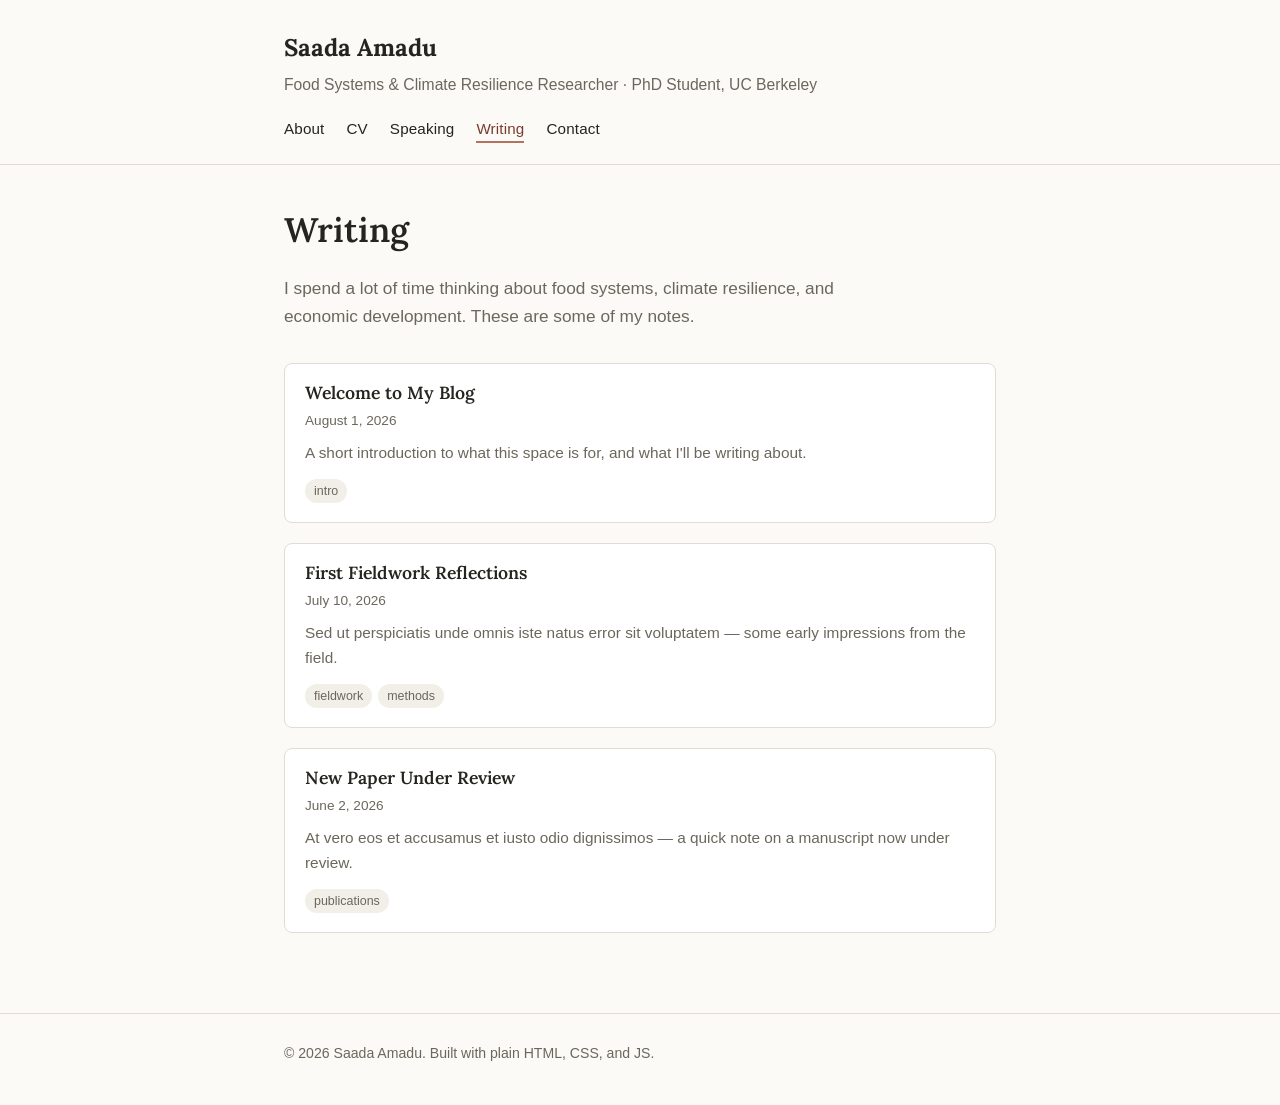
==== blog.html @ 654153a3 "Reframe site for think tank/consulting/impact audiences, not just academia Lead with practitioner fr" ====
<!DOCTYPE html>
<html lang="en">
<head>
  <meta charset="UTF-8">
  <meta name="viewport" content="width=device-width, initial-scale=1.0">
  <title>Writing — Saada Amadu</title>
  <link rel="stylesheet" href="css/style.css">
  <link rel="preconnect" href="https://fonts.googleapis.com">
  <link href="https://fonts.googleapis.com/css2?family=Lora:wght@500;600;700&display=swap" rel="stylesheet">
</head>
<body>

  <header class="site-header">
    <div class="header-inner">
      <p class="site-title"><a href="index.html">Saada Amadu</a></p>
      <p class="site-tagline">Food Systems &amp; Climate Resilience Researcher &middot; PhD Student, UC Berkeley</p>
      <nav class="site-nav">
        <ul>
          <li><a href="index.html">About</a></li>
          <li><a href="cv.html">CV</a></li>
          <li><a href="speaking.html">Speaking</a></li>
          <li><a href="blog.html">Writing</a></li>
          <li><a href="contact.html">Contact</a></li>
        </ul>
      </nav>
    </div>
  </header>

  <main>
    <div class="wrap">
      <h1>Writing</h1>
      <p class="lede">I spend a lot of time thinking about food systems, climate resilience, and economic development. These are some of my notes.</p>

      <div class="card-list" id="post-list" style="margin-top:32px;">
        <p class="empty-state">Loading…</p>
      </div>
    </div>
  </main>

  <footer class="site-footer">
    <div class="wrap">&copy; 2026 Saada Amadu. Built with plain HTML, CSS, and JS.</div>
  </footer>

  <script src="js/nav.js"></script>
  <script src="js/markdown.js"></script>
  <script src="posts/manifest.js"></script>
  <script src="js/blog-list.js"></script>
</body>
</html>
---- css/style.css ----
/* ============================================================
   Academic site stylesheet.
   Palette and type are set once here as CSS variables — change
   the values in :root to re-theme the whole site.
   ============================================================ */

:root {
  --color-bg: #fbfaf7;
  --color-bg-alt: #f2efe9;
  --color-text: #26241f;
  --color-text-muted: #6b675c;
  --color-accent: #7a3b2e;      /* brick/maroon accent */
  --color-accent-light: #b5735f;
  --color-border: #e2ddd2;
  --font-serif: "Lora", Georgia, "Times New Roman", serif;
  --font-sans: -apple-system, BlinkMacSystemFont, "Segoe UI", Helvetica, Arial, sans-serif;
  --max-width: 760px;
}

* { box-sizing: border-box; }

html { scroll-behavior: smooth; }

body {
  margin: 0;
  background: var(--color-bg);
  color: var(--color-text);
  font-family: var(--font-sans);
  font-size: 17px;
  line-height: 1.65;
  -webkit-font-smoothing: antialiased;
}

h1, h2, h3, h4 {
  font-family: var(--font-serif);
  font-weight: 600;
  line-height: 1.25;
  color: var(--color-text);
}

a {
  color: var(--color-accent);
  text-decoration: none;
}
a:hover { text-decoration: underline; }

.wrap {
  max-width: var(--max-width);
  margin: 0 auto;
  padding: 0 24px;
}

/* ---------- Header / nav ---------- */

header.site-header {
  border-bottom: 1px solid var(--color-border);
  background: var(--color-bg);
}

.header-inner {
  max-width: var(--max-width);
  margin: 0 auto;
  padding: 28px 24px 20px;
}

.site-title {
  font-family: var(--font-serif);
  font-size: 1.5rem;
  font-weight: 700;
  margin: 0;
  color: var(--color-text);
}

.site-title a { color: inherit; }
.site-title a:hover { text-decoration: none; }

.site-tagline {
  margin: 4px 0 18px;
  color: var(--color-text-muted);
  font-size: 0.98rem;
}

nav.site-nav ul {
  list-style: none;
  display: flex;
  flex-wrap: wrap;
  gap: 22px;
  margin: 0;
  padding: 0;
}

nav.site-nav a {
  color: var(--color-text);
  font-size: 0.95rem;
  font-weight: 500;
  letter-spacing: 0.01em;
  padding-bottom: 4px;
  border-bottom: 2px solid transparent;
}

nav.site-nav a:hover,
nav.site-nav a.active {
  color: var(--color-accent);
  text-decoration: none;
  border-bottom-color: var(--color-accent-light);
}

/* ---------- Main content ---------- */

main {
  padding: 44px 0 80px;
  min-height: 60vh;
}

main .wrap > h1:first-child {
  margin-top: 0;
}

.lede {
  font-size: 1.08rem;
  color: var(--color-text-muted);
  max-width: 60ch;
}

/* ---------- Home / bio ---------- */

.bio-header {
  display: flex;
  gap: 28px;
  align-items: center;
  margin-bottom: 32px;
}

.bio-photo {
  width: 128px;
  height: 128px;
  border-radius: 50%;
  object-fit: cover;
  border: 1px solid var(--color-border);
  flex-shrink: 0;
  background: var(--color-bg-alt);
}

.bio-header h1 {
  margin: 0 0 6px;
  font-size: 1.9rem;
}

.bio-role {
  color: var(--color-text-muted);
  margin: 0 0 10px;
}

.bio-links {
  display: flex;
  flex-wrap: wrap;
  gap: 14px;
  font-size: 0.92rem;
  margin-bottom: 12px;
}

.focus-tags {
  display: flex;
  flex-wrap: wrap;
  gap: 8px;
}

.bio-body p { margin: 0 0 18px; }

.home-section {
  margin-top: 48px;
  padding-top: 32px;
  border-top: 1px solid var(--color-border);
}

.home-section h2 {
  font-size: 1.3rem;
  margin-bottom: 16px;
}

.section-link {
  font-size: 0.92rem;
  font-weight: 500;
}

/* ---------- Cards (blog list, speaking list) ---------- */

.card-list {
  display: flex;
  flex-direction: column;
  gap: 20px;
}

.card {
  padding: 18px 20px;
  background: #fff;
  border: 1px solid var(--color-border);
  border-radius: 8px;
  transition: border-color 0.15s ease;
}

.card:hover { border-color: var(--color-accent-light); }

.card h3 {
  margin: 0 0 6px;
  font-size: 1.1rem;
}

.card h3 a { color: var(--color-text); }
.card h3 a:hover { color: var(--color-accent); }

.card-meta {
  font-size: 0.85rem;
  color: var(--color-text-muted);
  margin-bottom: 8px;
}

.card-meta .dot { margin: 0 6px; }

.card p.excerpt {
  margin: 0;
  color: var(--color-text-muted);
  font-size: 0.96rem;
}

.tag {
  display: inline-block;
  background: var(--color-bg-alt);
  color: var(--color-text-muted);
  font-size: 0.78rem;
  padding: 2px 9px;
  border-radius: 999px;
  margin-right: 6px;
}

/* ---------- Blog post page ---------- */

.post-header { margin-bottom: 8px; }
.post-title { margin-bottom: 6px; font-size: 2rem; }
.post-meta {
  color: var(--color-text-muted);
  font-size: 0.9rem;
  margin-bottom: 32px;
}

.post-body h2 { margin-top: 36px; font-size: 1.4rem; }
.post-body h3 { margin-top: 28px; font-size: 1.15rem; }
.post-body p { margin: 0 0 18px; }
.post-body ul, .post-body ol { margin: 0 0 18px; padding-left: 24px; }
.post-body li { margin-bottom: 6px; }
.post-body blockquote {
  margin: 24px 0;
  padding: 4px 20px;
  border-left: 3px solid var(--color-accent-light);
  color: var(--color-text-muted);
  font-style: italic;
}
.post-body code {
  background: var(--color-bg-alt);
  padding: 2px 6px;
  border-radius: 4px;
  font-size: 0.9em;
}
.post-body img { max-width: 100%; border-radius: 6px; }
.post-body a { text-decoration: underline; }

.back-link { display: inline-block; margin-top: 40px; }

/* ---------- CV page ---------- */

.cv-actions { margin: 20px 0 32px; }

.btn {
  display: inline-block;
  background: var(--color-accent);
  color: #fff;
  padding: 10px 20px;
  border-radius: 6px;
  font-weight: 600;
  font-size: 0.95rem;
}
.btn:hover { background: var(--color-accent-light); text-decoration: none; }

.cv-embed {
  width: 100%;
  height: 900px;
  border: 1px solid var(--color-border);
  border-radius: 8px;
  margin-top: 12px;
}

/* ---------- Contact page ---------- */

.contact-list {
  list-style: none;
  padding: 0;
  margin: 24px 0;
}
.contact-list li {
  padding: 12px 0;
  border-bottom: 1px solid var(--color-border);
  display: flex;
  gap: 10px;
}
.contact-list .label {
  color: var(--color-text-muted);
  min-width: 90px;
  flex-shrink: 0;
}

/* ---------- Footer ---------- */

footer.site-footer {
  border-top: 1px solid var(--color-border);
  padding: 28px 0 40px;
  color: var(--color-text-muted);
  font-size: 0.88rem;
}

/* ---------- Misc ---------- */

.empty-state {
  color: var(--color-text-muted);
  font-style: italic;
  padding: 20px 0;
}

@media (max-width: 560px) {
  .bio-header { flex-direction: column; align-items: flex-start; }
  .bio-photo { width: 96px; height: 96px; }
}
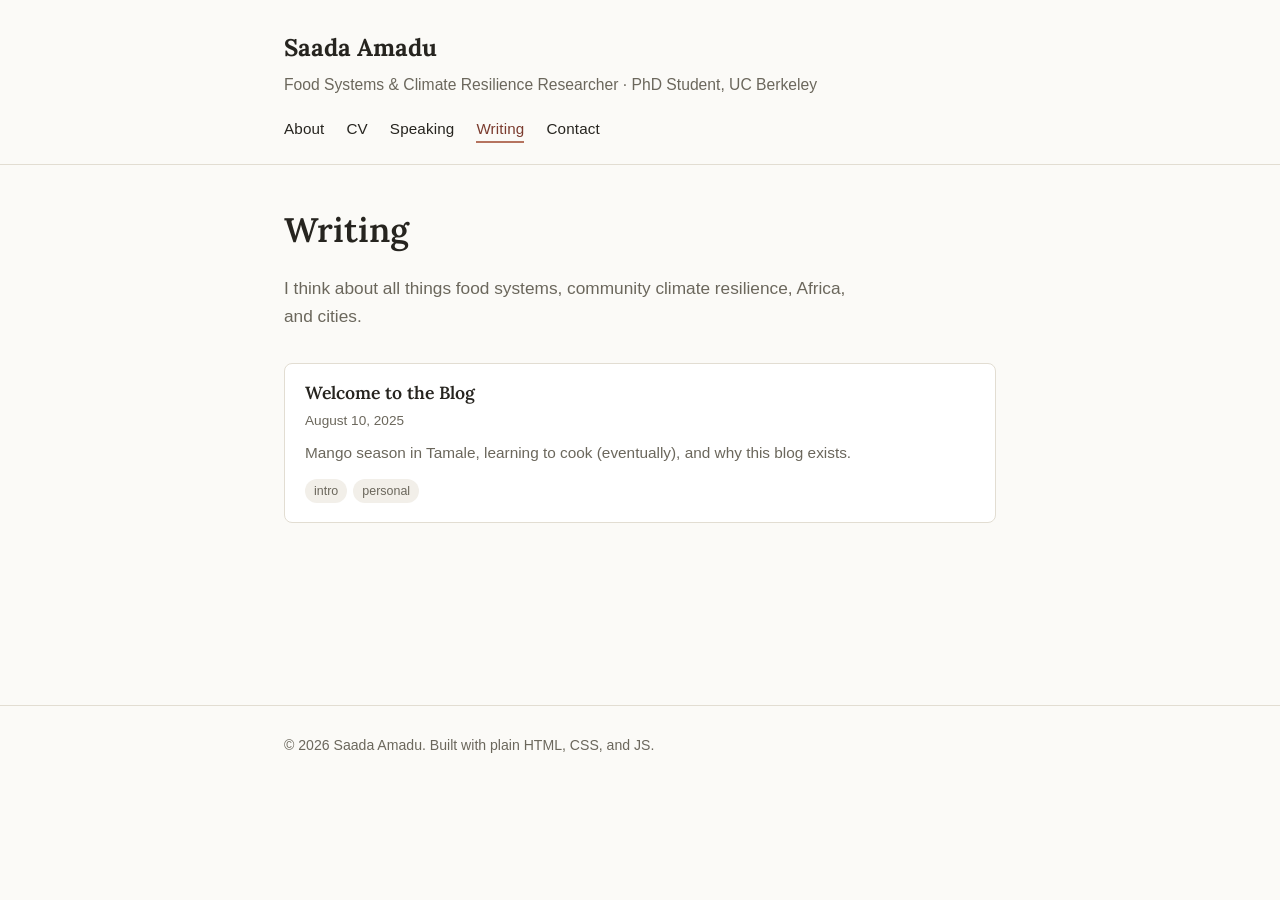
==== commit 88704f5b: "Add real first blog post and update Writing page tagline Replace lorem-ipsum placeholder posts with " ====
--- a/blog.html
+++ b/blog.html
@@ -29,7 +29,7 @@
   <main>
     <div class="wrap">
       <h1>Writing</h1>
-      <p class="lede">I spend a lot of time thinking about food systems, climate resilience, and economic development. These are some of my notes.</p>
+      <p class="lede">I think about all things food systems, community climate resilience, Africa, and cities.</p>
 
       <div class="card-list" id="post-list" style="margin-top:32px;">
         <p class="empty-state">Loading…</p>
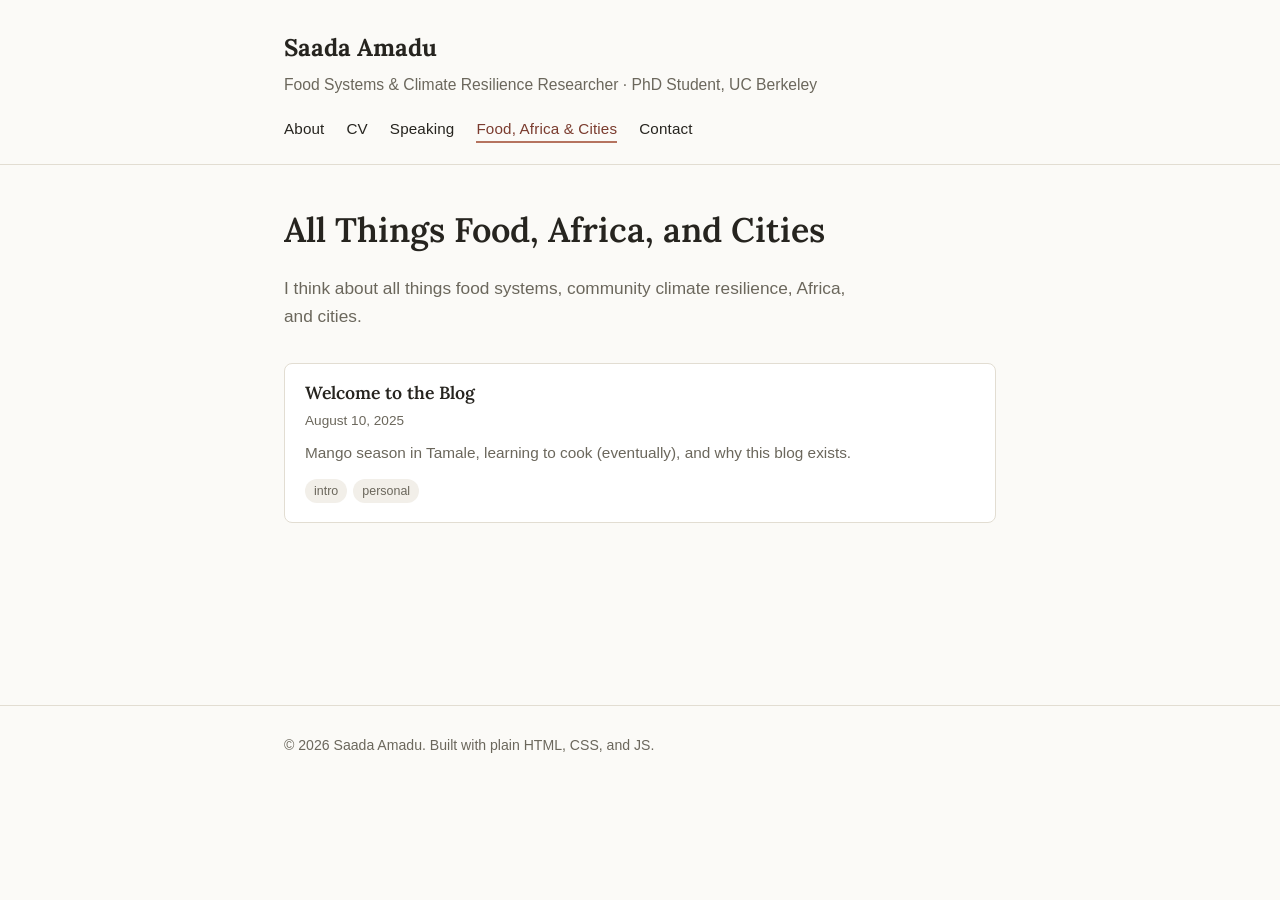
==== commit 0edc1c74: "Rename blog section to All Things Food, Africa, and Cities Nav label shortened to Food, Africa & Cit" ====
--- a/blog.html
+++ b/blog.html
@@ -3,7 +3,7 @@
 <head>
   <meta charset="UTF-8">
   <meta name="viewport" content="width=device-width, initial-scale=1.0">
-  <title>Writing — Saada Amadu</title>
+  <title>All Things Food, Africa, and Cities — Saada Amadu</title>
   <link rel="stylesheet" href="css/style.css">
   <link rel="preconnect" href="https://fonts.googleapis.com">
   <link href="https://fonts.googleapis.com/css2?family=Lora:wght@500;600;700&display=swap" rel="stylesheet">
@@ -19,7 +19,7 @@
           <li><a href="index.html">About</a></li>
           <li><a href="cv.html">CV</a></li>
           <li><a href="speaking.html">Speaking</a></li>
-          <li><a href="blog.html">Writing</a></li>
+          <li><a href="blog.html">Food, Africa & Cities</a></li>
           <li><a href="contact.html">Contact</a></li>
         </ul>
       </nav>
@@ -28,7 +28,7 @@
 
   <main>
     <div class="wrap">
-      <h1>Writing</h1>
+      <h1>All Things Food, Africa, and Cities</h1>
       <p class="lede">I think about all things food systems, community climate resilience, Africa, and cities.</p>
 
       <div class="card-list" id="post-list" style="margin-top:32px;">
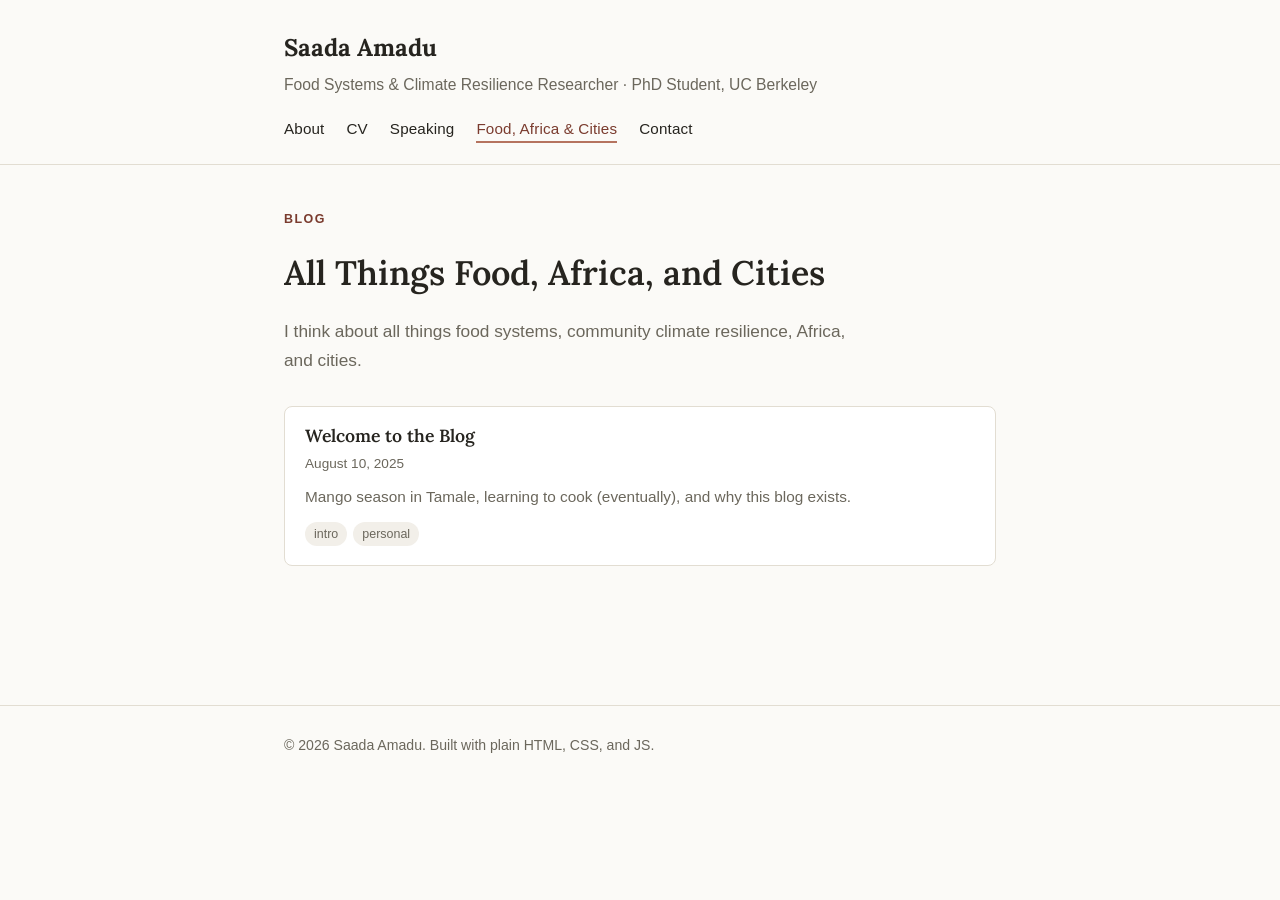
==== commit 8172f84e: "Add small Blog eyebrow label above the section name Keeps the creative name front and center while s" ====
--- a/blog.html
+++ b/blog.html
@@ -28,6 +28,7 @@
 
   <main>
     <div class="wrap">
+      <span class="kicker">Blog</span>
       <h1>All Things Food, Africa, and Cities</h1>
       <p class="lede">I think about all things food systems, community climate resilience, Africa, and cities.</p>
 
--- a/css/style.css
+++ b/css/style.css
@@ -122,6 +122,17 @@
   max-width: 60ch;
 }
 
+.kicker {
+  display: block;
+  font-family: var(--font-sans);
+  font-size: 0.78rem;
+  font-weight: 700;
+  letter-spacing: 0.12em;
+  text-transform: uppercase;
+  color: var(--color-accent);
+  margin-bottom: 6px;
+}
+
 /* ---------- Home / bio ---------- */
 
 .bio-header {
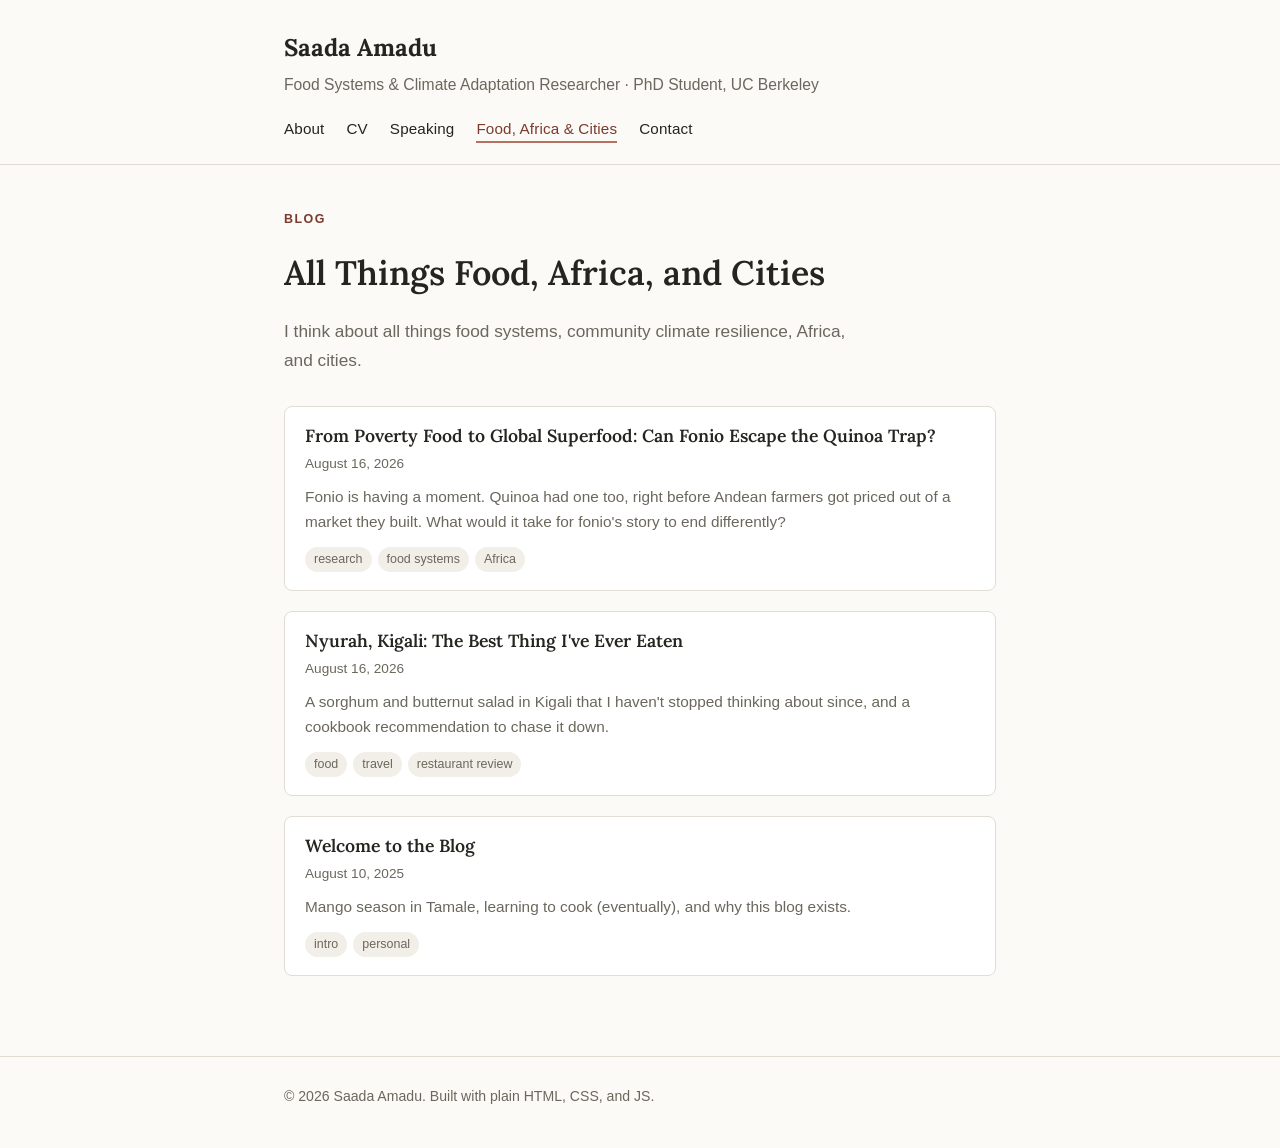
==== commit a494b696: "Change self-description from Climate Resilience to Climate Adaptation Applies to the site tagline, p" ====
--- a/blog.html
+++ b/blog.html
@@ -13,7 +13,7 @@
   <header class="site-header">
     <div class="header-inner">
       <p class="site-title"><a href="index.html">Saada Amadu</a></p>
-      <p class="site-tagline">Food Systems &amp; Climate Resilience Researcher &middot; PhD Student, UC Berkeley</p>
+      <p class="site-tagline">Food Systems &amp; Climate Adaptation Researcher &middot; PhD Student, UC Berkeley</p>
       <nav class="site-nav">
         <ul>
           <li><a href="index.html">About</a></li>
--- a/css/style.css
+++ b/css/style.css
@@ -135,6 +135,20 @@
 
 /* ---------- Home / bio ---------- */
 
+.hero-banner {
+  width: 100%;
+  height: 320px;
+  object-fit: cover;
+  border-radius: 10px;
+  margin-top: 8px;
+  margin-bottom: 36px;
+  display: block;
+}
+
+@media (max-width: 560px) {
+  .hero-banner { height: 200px; }
+}
+
 .bio-header {
   display: flex;
   gap: 28px;
@@ -177,6 +191,29 @@
 }
 
 .bio-body p { margin: 0 0 18px; }
+
+.bio-inline-photo {
+  float: right;
+  width: 260px;
+  border-radius: 8px;
+  margin: 4px 0 16px 24px;
+}
+
+.bio-inline-photo + p::after,
+.bio-body::after {
+  content: "";
+  display: table;
+  clear: both;
+}
+
+@media (max-width: 640px) {
+  .bio-inline-photo {
+    float: none;
+    width: 100%;
+    max-width: 320px;
+    margin: 0 auto 20px;
+  }
+}
 
 .home-section {
   margin-top: 48px;
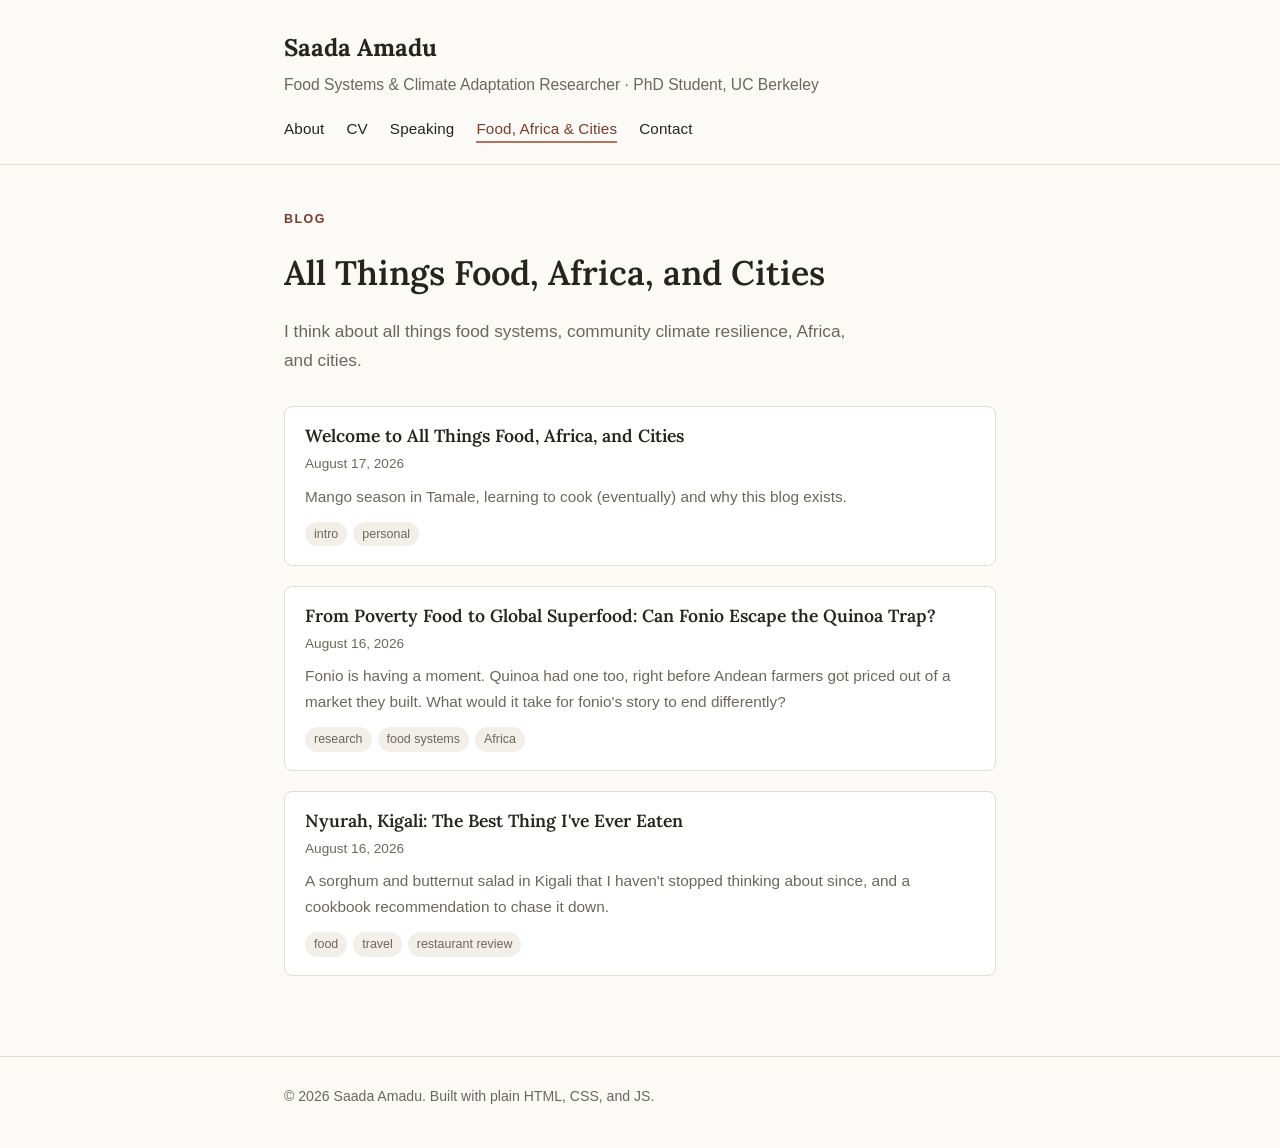
==== commit de97b234: "Add Google Analytics (GA4) tracking to all pages Measurement ID G-X785Q6F5KE." ====
--- a/blog.html
+++ b/blog.html
@@ -3,6 +3,14 @@
 <head>
   <meta charset="UTF-8">
   <meta name="viewport" content="width=device-width, initial-scale=1.0">
+  <!-- Google tag (gtag.js) -->
+  <script async src="https://www.googletagmanager.com/gtag/js?id=G-X785Q6F5KE"></script>
+  <script>
+    window.dataLayer = window.dataLayer || [];
+    function gtag(){dataLayer.push(arguments);}
+    gtag('js', new Date());
+    gtag('config', 'G-X785Q6F5KE');
+  </script>
   <title>All Things Food, Africa, and Cities — Saada Amadu</title>
   <link rel="stylesheet" href="css/style.css">
   <link rel="preconnect" href="https://fonts.googleapis.com">
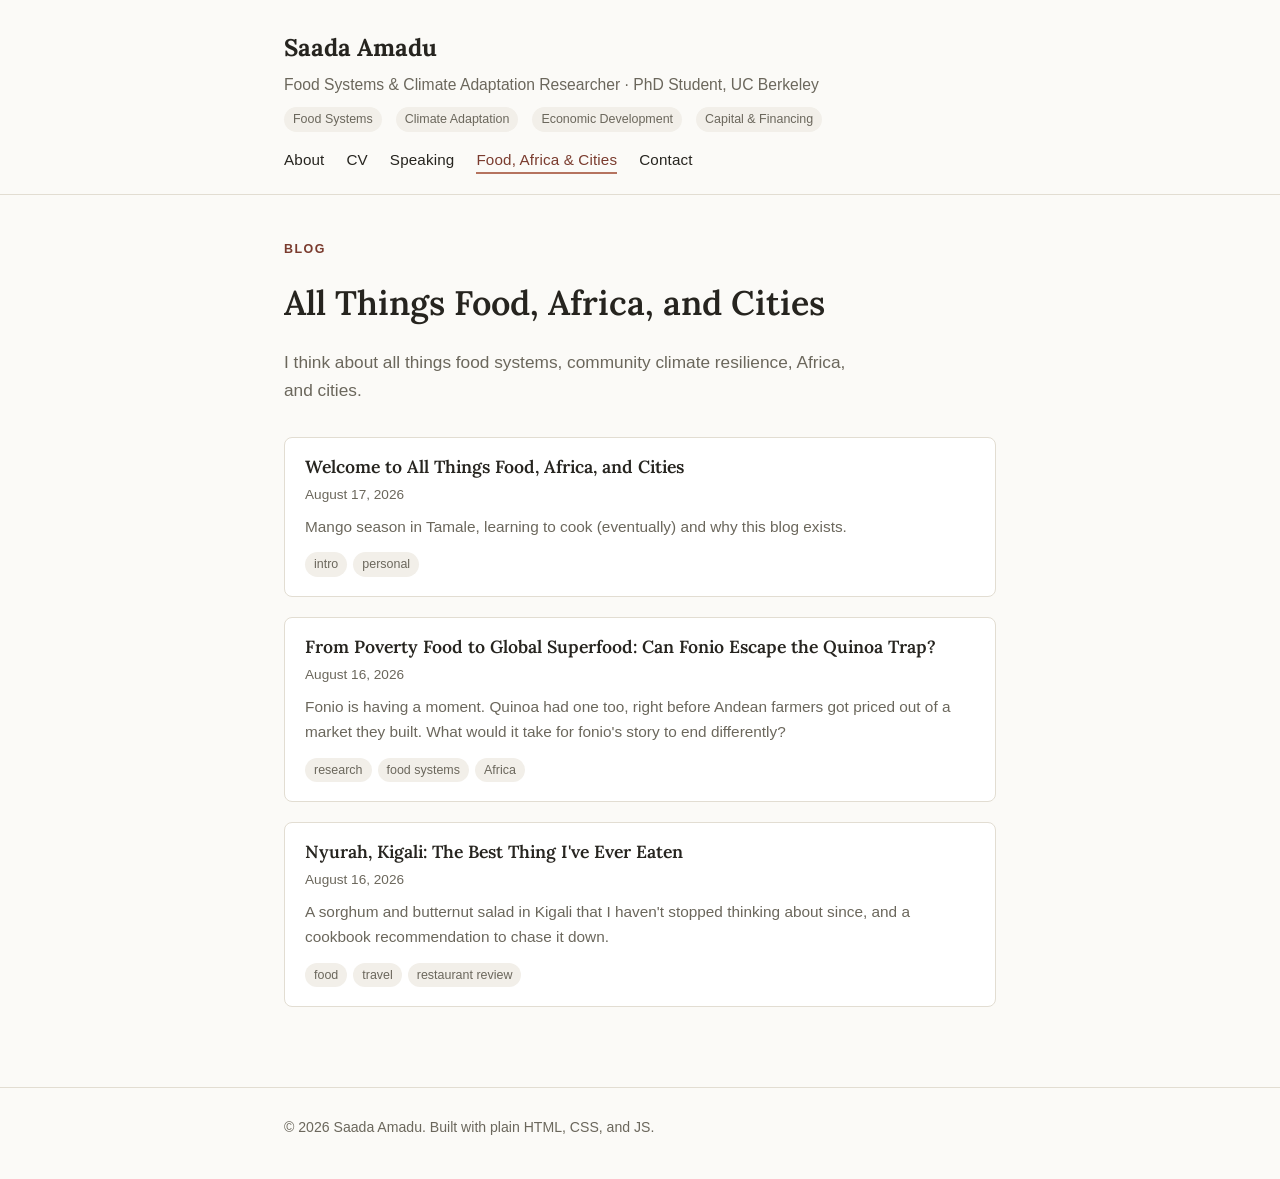
==== commit 58356ff9: "Move focus tags into the persistent header; declutter About page The 4 focus-area tags now live in t" ====
--- a/blog.html
+++ b/blog.html
@@ -22,6 +22,12 @@
     <div class="header-inner">
       <p class="site-title"><a href="index.html">Saada Amadu</a></p>
       <p class="site-tagline">Food Systems &amp; Climate Adaptation Researcher &middot; PhD Student, UC Berkeley</p>
+      <div class="focus-tags">
+        <span class="tag">Food Systems</span>
+        <span class="tag">Climate Adaptation</span>
+        <span class="tag">Economic Development</span>
+        <span class="tag">Capital &amp; Financing</span>
+      </div>
       <nav class="site-nav">
         <ul>
           <li><a href="index.html">About</a></li>
--- a/css/style.css
+++ b/css/style.css
@@ -75,7 +75,7 @@
 .site-title a:hover { text-decoration: none; }
 
 .site-tagline {
-  margin: 4px 0 18px;
+  margin: 4px 0 10px;
   color: var(--color-text-muted);
   font-size: 0.98rem;
 }
@@ -149,33 +149,6 @@
   .hero-banner { height: 200px; }
 }
 
-.bio-header {
-  display: flex;
-  gap: 28px;
-  align-items: center;
-  margin-bottom: 32px;
-}
-
-.bio-photo {
-  width: 128px;
-  height: 128px;
-  border-radius: 50%;
-  object-fit: cover;
-  border: 1px solid var(--color-border);
-  flex-shrink: 0;
-  background: var(--color-bg-alt);
-}
-
-.bio-header h1 {
-  margin: 0 0 6px;
-  font-size: 1.9rem;
-}
-
-.bio-role {
-  color: var(--color-text-muted);
-  margin: 0 0 10px;
-}
-
 .bio-links {
   display: flex;
   flex-wrap: wrap;
@@ -188,6 +161,7 @@
   display: flex;
   flex-wrap: wrap;
   gap: 8px;
+  margin-bottom: 14px;
 }
 
 .bio-body p { margin: 0 0 18px; }
@@ -268,6 +242,27 @@
 .card p.excerpt {
   margin: 0;
   color: var(--color-text-muted);
+  font-size: 0.96rem;
+}
+
+.card-links {
+  display: flex;
+  flex-wrap: wrap;
+  gap: 6px 14px;
+  margin-top: 8px;
+  font-size: 0.88rem;
+}
+
+.card-links a::before {
+  content: "↗ ";
+  opacity: 0.6;
+}
+
+.cta-line {
+  margin: 18px 0 0;
+  padding: 14px 18px;
+  background: var(--color-bg-alt);
+  border-radius: 8px;
   font-size: 0.96rem;
 }
 
@@ -373,7 +368,3 @@
   padding: 20px 0;
 }
 
-@media (max-width: 560px) {
-  .bio-header { flex-direction: column; align-items: flex-start; }
-  .bio-photo { width: 96px; height: 96px; }
-}
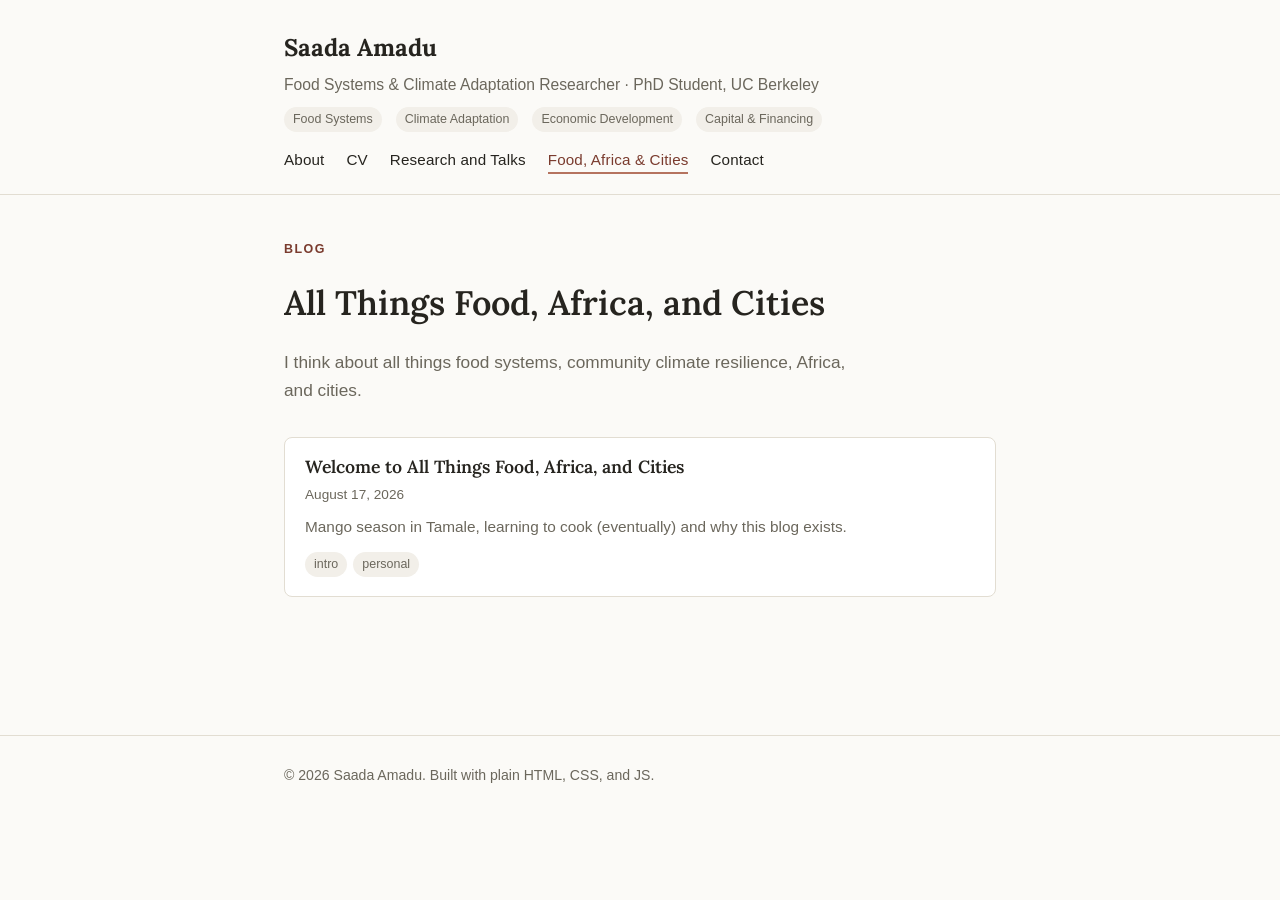
==== commit ad5cfa04: "Rename Speaking tab to Research and Talks; add SA monogram favicon Nav label, page title, and H1 all" ====
--- a/blog.html
+++ b/blog.html
@@ -3,6 +3,7 @@
 <head>
   <meta charset="UTF-8">
   <meta name="viewport" content="width=device-width, initial-scale=1.0">
+  <link rel="icon" type="image/svg+xml" href="images/favicon.svg">
   <!-- Google tag (gtag.js) -->
   <script async src="https://www.googletagmanager.com/gtag/js?id=G-X785Q6F5KE"></script>
   <script>
@@ -32,7 +33,7 @@
         <ul>
           <li><a href="index.html">About</a></li>
           <li><a href="cv.html">CV</a></li>
-          <li><a href="speaking.html">Speaking</a></li>
+          <li><a href="speaking.html">Research and Talks</a></li>
           <li><a href="blog.html">Food, Africa & Cities</a></li>
           <li><a href="contact.html">Contact</a></li>
         </ul>
